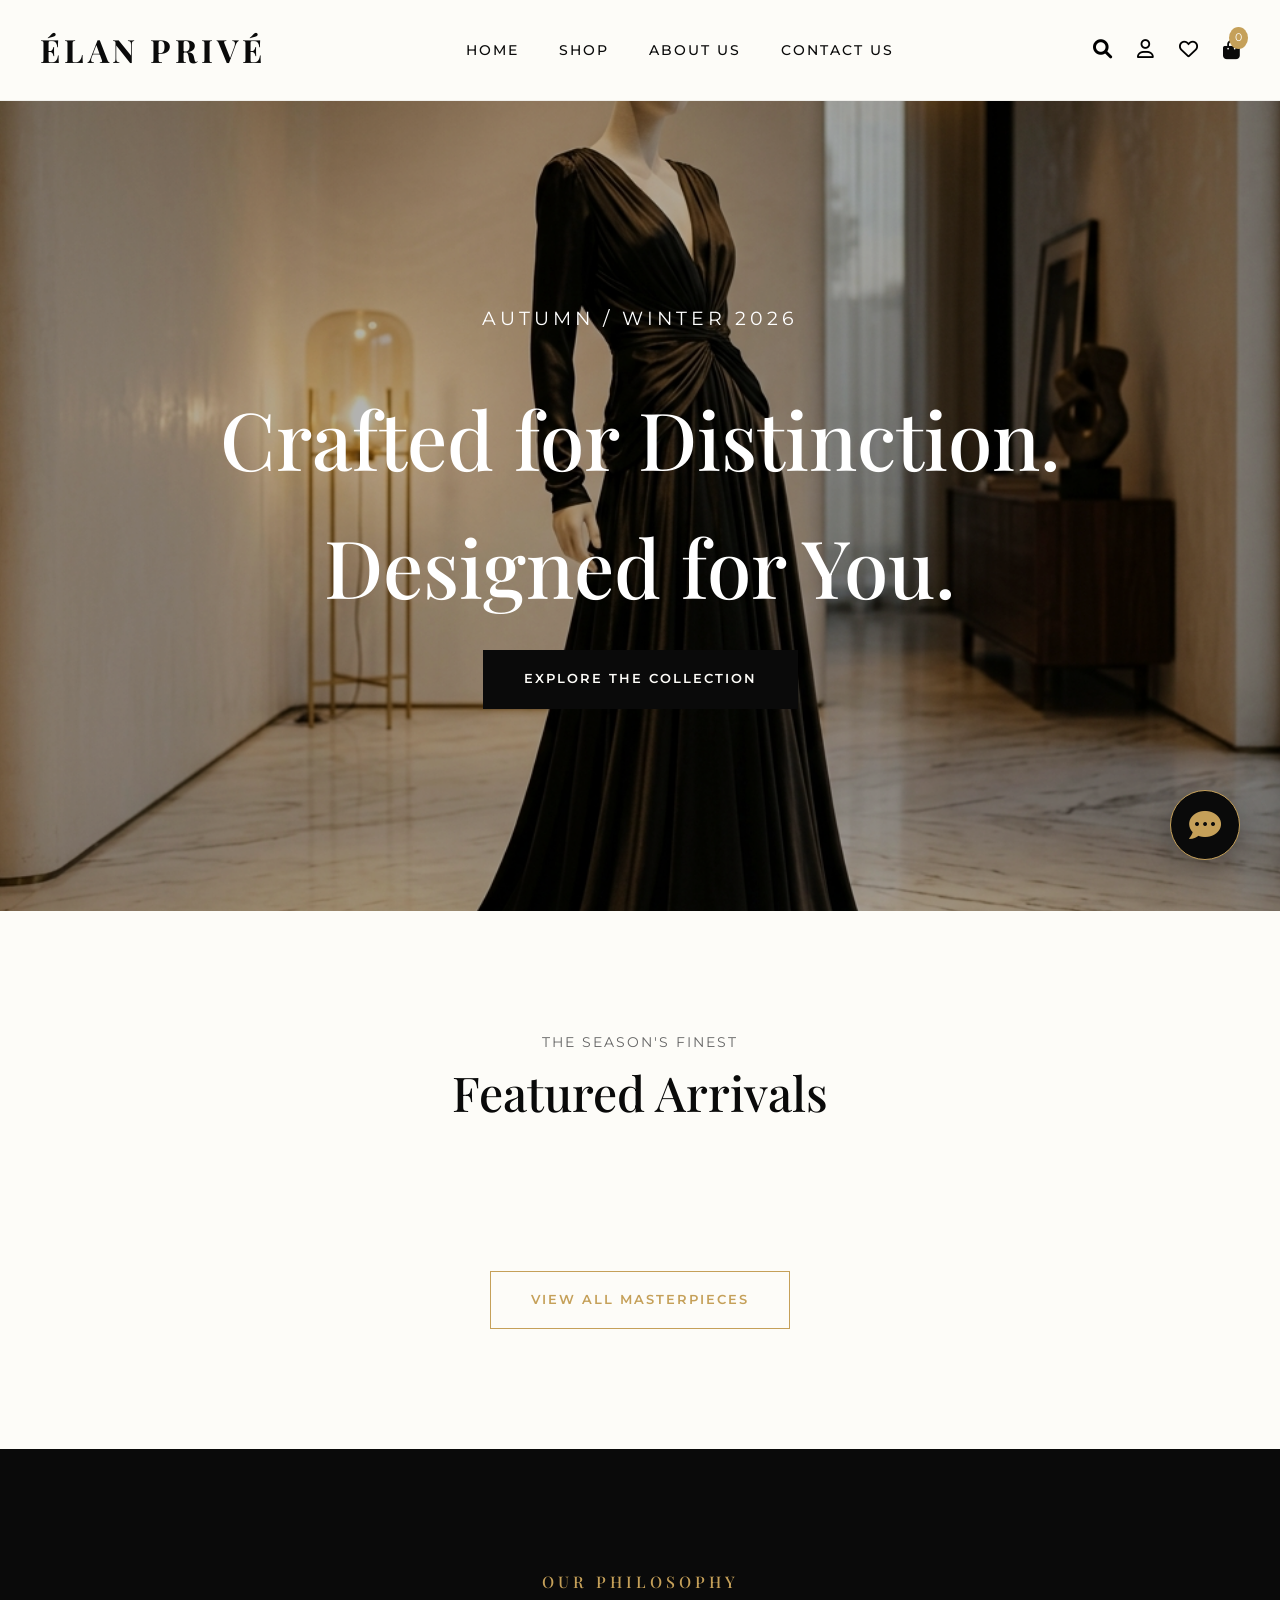
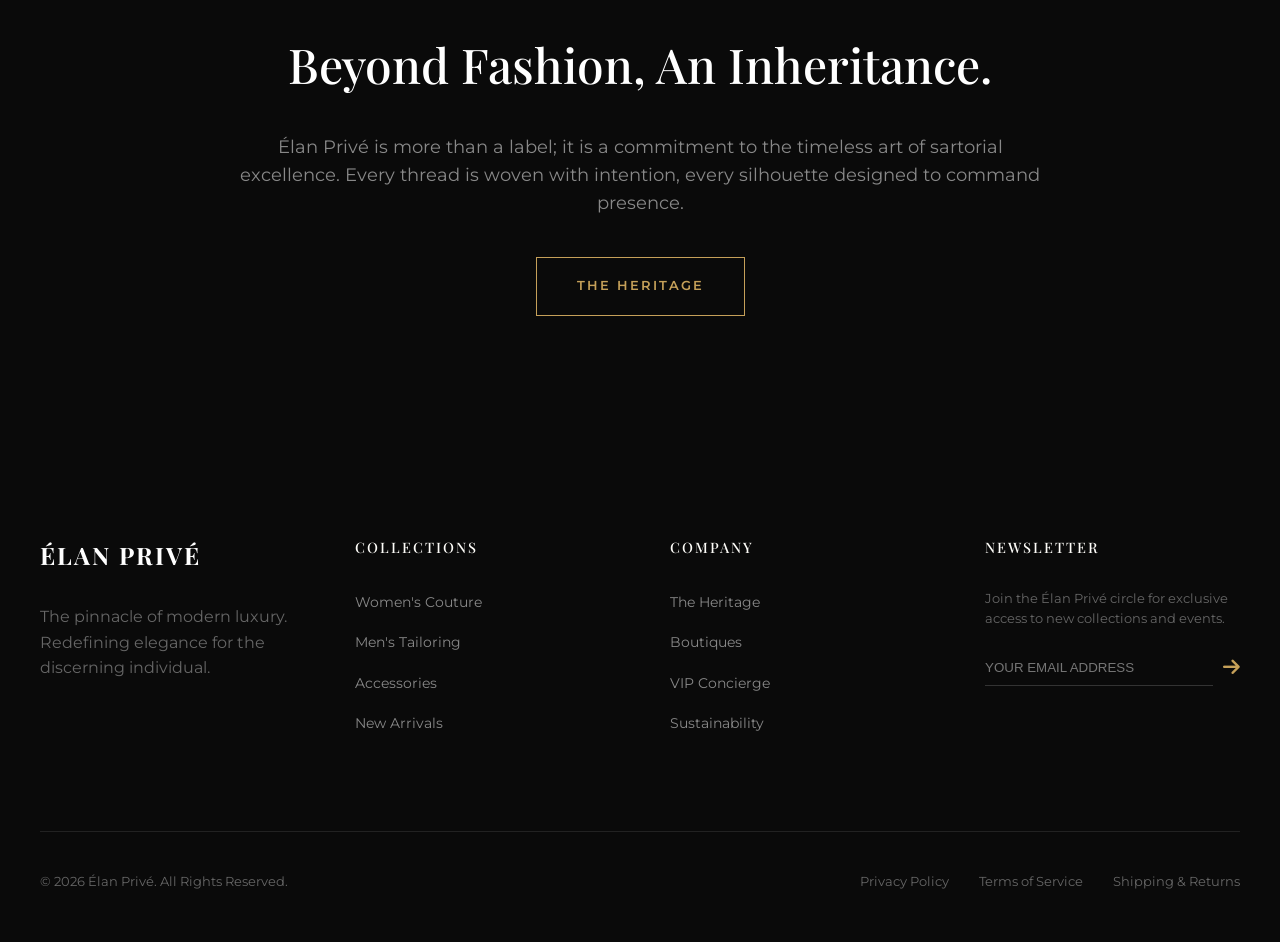
==== frontend/index.html @ 6bdef4db "Started cloth brand website for build with ai gfg workshop" ====
<!DOCTYPE html>
<html lang="en">
<head>
    <meta charset="UTF-8">
    <meta name="viewport" content="width=device-width, initial-scale=1.0">
    <title>Élan Privé | Crafted for Distinction</title>
    <meta name="description" content="Discover Élan Privé, the pinnacle of luxury fashion. Exclusive collections crafted for distinction and designed for you.">
    <link rel="stylesheet" href="style.css">
    <link rel="stylesheet" href="https://cdnjs.cloudflare.com/ajax/libs/font-awesome/6.0.0/css/all.min.css">
</head>
<body>

    <header>
        <div class="container">
            <nav>
                <a href="index.html" class="logo serif">Élan Privé</a>
                <ul class="nav-links">
                    <li><a href="index.html">Home</a></li>
                    <li><a href="shop.html">Shop</a></li>
                    <li><a href="about.html">About Us</a></li>
                    <li><a href="contact.html">Contact Us</a></li>
                </ul>
                <div class="nav-icons">
                    <button class="icon-btn"><i class="fas fa-search"></i></button>
                    <button class="icon-btn"><i class="far fa-user"></i></button>
                    <button class="icon-btn"><i class="far fa-heart"></i></button>
                    <a href="cart.html" class="icon-btn">
                        <i class="fas fa-shopping-bag"></i>
                        <span class="cart-count">0</span>
                    </a>
                </div>
            </nav>
        </div>
    </header>

    <main>
        <section class="hero">
            <div class="hero-bg" style="background-image: url('assets/hero.png');"></div>
            <div class="hero-content">
                <p>AUTUMN / WINTER 2026</p>
                <h1>Crafted for Distinction. <br> Designed for You.</h1>
                <a href="shop.html" class="btn btn-primary">Explore the Collection</a>
            </div>
        </section>

        <section class="featured">
            <div class="container">
                <div class="section-title">
                    <p>The Season's Finest</p>
                    <h2>Featured Arrivals</h2>
                </div>
                <div class="product-grid" id="featured-grid">
                    <!-- Products injected by JS -->
                </div>
                <div style="text-align: center; margin-top: 60px;">
                    <a href="shop.html" class="btn btn-gold">View All Masterpieces</a>
                </div>
            </div>
        </section>

        <section class="brand-intro" style="background-color: var(--primary-color); color: white;">
            <div class="container">
                <div style="max-width: 800px; margin: 0 auto; text-align: center;">
                    <span class="serif" style="color: var(--accent-color); letter-spacing: 4px; text-transform: uppercase;">Our Philosophy</span>
                    <h2 class="serif" style="font-size: 3rem; margin: 30px 0;">Beyond Fashion, An Inheritance.</h2>
                    <p style="color: #888; font-size: 1.1rem; margin-bottom: 40px;">Élan Privé is more than a label; it is a commitment to the timeless art of sartorial excellence. Every thread is woven with intention, every silhouette designed to command presence.</p>
                    <a href="about.html" class="btn btn-gold">The Heritage</a>
                </div>
            </div>
        </section>
    </main>

    <footer>
        <div class="container">
            <div class="footer-grid">
                <div class="footer-col">
                    <h4 class="logo serif" style="font-size: 1.5rem; color: white;">Élan Privé</h4>
                    <p style="color: #666; margin-top: 20px;">The pinnacle of modern luxury. Redefining elegance for the discerning individual.</p>
                </div>
                <div class="footer-col">
                    <h4>Collections</h4>
                    <ul class="footer-links">
                        <li><a href="shop.html">Women's Couture</a></li>
                        <li><a href="shop.html">Men's Tailoring</a></li>
                        <li><a href="shop.html">Accessories</a></li>
                        <li><a href="shop.html">New Arrivals</a></li>
                    </ul>
                </div>
                <div class="footer-col">
                    <h4>Company</h4>
                    <ul class="footer-links">
                        <li><a href="about.html">The Heritage</a></li>
                        <li><a href="contact.html">Boutiques</a></li>
                        <li><a href="#">VIP Concierge</a></li>
                        <li><a href="#">Sustainability</a></li>
                    </ul>
                </div>
                <div class="footer-col">
                    <h4>Newsletter</h4>
                    <p style="color: #666; font-size: 0.8rem; margin-bottom: 20px;">Join the Élan Privé circle for exclusive access to new collections and events.</p>
                    <form class="newsletter-form">
                        <input type="email" placeholder="YOUR EMAIL ADDRESS">
                        <button type="submit" class="icon-btn" style="color: var(--accent-color);"><i class="fas fa-arrow-right"></i></button>
                    </form>
                </div>
            </div>
            <div class="footer-bottom">
                <p>&copy; 2026 Élan Privé. All Rights Reserved.</p>
                <div style="display: flex; gap: 30px;">
                    <a href="#">Privacy Policy</a>
                    <a href="#">Terms of Service</a>
                    <a href="#">Shipping & Returns</a>
                </div>
            </div>
        </div>
    </footer>

    <!-- Le Concierge Chatbot -->
    <div id="concierge-trigger">
        <i class="fas fa-comment-dots"></i>
    </div>
    <div id="concierge-window">
        <div class="chat-header">
            <h3 class="serif">Le Concierge</h3>
            <button id="chat-close" class="icon-btn" style="color: white;"><i class="fas fa-times"></i></button>
        </div>
        <div class="chat-messages" id="chat-messages">
            <div class="message bot">
                Greetings. I am Le Concierge, your personal Élan Privé assistant. How may I assist you in your pursuit of excellence today?
            </div>
        </div>
        <form class="chat-input-area" id="chat-form">
            <input type="text" id="chat-input" placeholder="Type your inquiry...">
            <button type="submit"><i class="fas fa-paper-plane"></i></button>
        </form>
    </div>

    <!-- Product Modal -->
    <div id="product-modal" class="modal">
        <div class="modal-content">
            <span class="close-modal" onclick="closeModal()">&times;</span>
            <div id="modal-detail-content" style="display: flex; width: 100%;">
                <!-- Dynamic Content -->
            </div>
        </div>
    </div>

    <script src="scripts.js"></script>
</body>
</html>
---- frontend/style.css ----
@import url('https://fonts.googleapis.com/css2?family=Playfair+Display:ital,wght@0,400..900;1,400..900&family=Montserrat:wght@100..900&display=swap');

:root {
    --primary-color: #0A0A0A; /* Black */
    --secondary-color: #FDFCF8; /* Ivory */
    --accent-color: #C5A059; /* Gold */
    --text-muted: #666666;
    --charcoal: #333333;
    --navy: #001F3F;
    --glass-bg: rgba(255, 255, 255, 0.1);
    --glass-border: rgba(255, 255, 255, 0.2);
    --transition: all 0.4s cubic-bezier(0.4, 0, 0.2, 1);
}

* {
    margin: 0;
    padding: 0;
    box-sizing: border-box;
}

body {
    font-family: 'Montserrat', sans-serif;
    background-color: var(--secondary-color);
    color: var(--primary-color);
    line-height: 1.6;
    overflow-x: hidden;
}

h1, h2, h3, h4, .serif {
    font-family: 'Playfair Display', serif;
    font-weight: 500;
}

a {
    text-decoration: none;
    color: inherit;
    transition: var(--transition);
}

ul {
    list-style: none;
}

img {
    max-width: 100%;
    display: block;
}

.container {
    max-width: 1400px;
    margin: 0 auto;
    padding: 0 40px;
}

/* --- Navigation --- */
header {
    position: sticky;
    top: 0;
    z-index: 1000;
    background-color: rgba(253, 252, 248, 0.95);
    backdrop-filter: blur(10px);
    border-bottom: 1px solid rgba(0, 0, 0, 0.05);
}

nav {
    display: flex;
    justify-content: space-between;
    align-items: center;
    height: 100px;
}

.logo {
    font-size: 2rem;
    letter-spacing: 4px;
    font-weight: 700;
    text-transform: uppercase;
}

.nav-links {
    display: flex;
    gap: 40px;
}

.nav-links a {
    text-transform: uppercase;
    font-size: 0.85rem;
    letter-spacing: 2px;
    font-weight: 500;
    position: relative;
}

.nav-links a::after {
    content: '';
    position: absolute;
    bottom: -5px;
    left: 0;
    width: 0;
    height: 1px;
    background-color: var(--accent-color);
    transition: var(--transition);
}

.nav-links a:hover::after {
    width: 100%;
}

.nav-icons {
    display: flex;
    gap: 25px;
    font-size: 1.2rem;
    align-items: center;
}

.icon-btn {
    cursor: pointer;
    background: none;
    border: none;
    font-size: 1.2rem;
    position: relative;
}

.cart-count {
    position: absolute;
    top: -8px;
    right: -8px;
    background-color: var(--accent-color);
    color: white;
    font-size: 0.7rem;
    padding: 2px 6px;
    border-radius: 50%;
}

/* --- Buttons --- */
.btn {
    display: inline-block;
    padding: 18px 40px;
    text-transform: uppercase;
    letter-spacing: 2px;
    font-size: 0.8rem;
    font-weight: 600;
    cursor: pointer;
    border: 1px solid var(--primary-color);
    background: transparent;
    transition: var(--transition);
}

.btn-primary {
    background-color: var(--primary-color);
    color: var(--secondary-color);
}

.btn-primary:hover {
    background-color: transparent;
    color: var(--primary-color);
}

.btn-gold {
    border-color: var(--accent-color);
    color: var(--accent-color);
}

.btn-gold:hover {
    background-color: var(--accent-color);
    color: white;
}

/* --- Hero Section --- */
.hero {
    height: 90vh;
    position: relative;
    display: flex;
    align-items: center;
    justify-content: center;
    text-align: center;
    color: white;
    overflow: hidden;
}

.hero-bg {
    position: absolute;
    top: 0;
    left: 0;
    width: 100%;
    height: 100%;
    background-size: cover;
    background-position: center;
    filter: brightness(0.7);
    z-index: -1;
    transform: scale(1.05);
    animation: zoomOut 20s infinite alternate;
}

@keyframes zoomOut {
    from { transform: scale(1.1); }
    to { transform: scale(1); }
}

.hero-content h1 {
    font-size: 5rem;
    margin-bottom: 20px;
    opacity: 0;
    transform: translateY(30px);
    animation: fadeInUp 1s forwards 0.5s;
}

.hero-content p {
    font-size: 1.2rem;
    letter-spacing: 4px;
    margin-bottom: 40px;
    opacity: 0;
    transform: translateY(30px);
    animation: fadeInUp 1s forwards 0.8s;
}

.hero-content .btn {
    opacity: 0;
    transform: translateY(30px);
    animation: fadeInUp 1s forwards 1.1s;
}

@keyframes fadeInUp {
    to {
        opacity: 1;
        transform: translateY(0);
    }
}

/* --- Reveal Animations --- */
.reveal {
    opacity: 0;
    transform: translateY(30px);
    transition: all 0.8s cubic-bezier(0.4, 0, 0.2, 1);
}

.reveal.active {
    opacity: 1;
    transform: translateY(0);
}

/* --- Sections --- */
section {
    padding: 120px 0;
}

.section-title {
    text-align: center;
    margin-bottom: 80px;
}

.section-title h2 {
    font-size: 3rem;
    margin-bottom: 10px;
}

.section-title p {
    color: var(--text-muted);
    letter-spacing: 2px;
    text-transform: uppercase;
    font-size: 0.9rem;
}

/* --- Product Grid --- */
.product-grid {
    display: grid;
    grid-template-columns: repeat(auto-fill, minmax(300px, 1fr));
    gap: 40px;
}

.product-card {
    position: relative;
    overflow: hidden;
    cursor: pointer;
}

.product-image {
    position: relative;
    aspect-ratio: 3/4;
    overflow: hidden;
    background-color: #f5f5f5;
}

.product-image img {
    width: 100%;
    height: 100%;
    object-fit: cover;
    transition: transform 0.8s ease;
}

.product-card:hover .product-image img {
    transform: scale(1.1);
}

.wishlist-btn {
    position: absolute;
    top: 20px;
    right: 20px;
    width: 40px;
    height: 40px;
    border-radius: 50%;
    background: white;
    border: none;
    display: flex;
    align-items: center;
    justify-content: center;
    cursor: pointer;
    box-shadow: 0 4px 10px rgba(0,0,0,0.1);
    opacity: 0;
    transform: translateY(-10px);
    transition: var(--transition);
    z-index: 5;
}

.product-card:hover .wishlist-btn {
    opacity: 1;
    transform: translateY(0);
}

.wishlist-btn.active {
    background-color: var(--accent-color);
    color: white;
    opacity: 1;
    transform: translateY(0);
}

.wishlist-btn:hover {
    transform: scale(1.1);
}

.product-info {
    padding-top: 20px;
    text-align: center;
}

.product-info h3 {
    font-size: 1.2rem;
    margin-bottom: 5px;
}

.product-price {
    font-weight: 600;
    color: var(--accent-color);
}

/* --- Footer --- */
footer {
    background-color: var(--primary-color);
    color: var(--secondary-color);
    padding: 100px 0 50px;
}

.footer-grid {
    display: grid;
    grid-template-columns: repeat(4, 1fr);
    gap: 60px;
    margin-bottom: 80px;
}

.footer-col h4 {
    margin-bottom: 30px;
    text-transform: uppercase;
    letter-spacing: 2px;
    font-size: 0.9rem;
}

.footer-links li {
    margin-bottom: 15px;
}

.footer-links a {
    color: #888;
    font-size: 0.9rem;
}

.footer-links a:hover {
    color: var(--accent-color);
}

.newsletter-form {
    display: flex;
    gap: 10px;
}

.newsletter-form input {
    flex: 1;
    background: transparent;
    border: none;
    border-bottom: 1px solid #333;
    color: white;
    padding: 10px 0;
    outline: none;
}

.footer-bottom {
    border-top: 1px solid #222;
    padding-top: 40px;
    display: flex;
    justify-content: space-between;
    align-items: center;
    font-size: 0.8rem;
    color: #666;
}

/* --- Chatbot UI --- */
#concierge-trigger {
    position: fixed;
    bottom: 40px;
    right: 40px;
    width: 70px;
    height: 70px;
    background-color: var(--primary-color);
    color: var(--accent-color);
    border-radius: 50%;
    display: flex;
    align-items: center;
    justify-content: center;
    font-size: 2rem;
    box-shadow: 0 10px 30px rgba(0,0,0,0.3);
    cursor: pointer;
    z-index: 2000;
    transition: var(--transition);
    border: 1px solid var(--accent-color);
}

#concierge-trigger:hover {
    transform: scale(1.1) translateY(-5px);
}

#concierge-window {
    position: fixed;
    bottom: 120px;
    right: 40px;
    width: 400px;
    height: 550px;
    background: white;
    border-radius: 20px;
    box-shadow: 0 20px 50px rgba(0,0,0,0.2);
    z-index: 2000;
    display: none;
    flex-direction: column;
    overflow: hidden;
    animation: slideUp 0.4s ease forwards;
}

@keyframes slideUp {
    from { transform: translateY(20px); opacity: 0; }
    to { transform: translateY(0); opacity: 1; }
}

.chat-header {
    background-color: var(--primary-color);
    color: white;
    padding: 25px;
    display: flex;
    justify-content: space-between;
    align-items: center;
}

.chat-header h3 {
    color: var(--accent-color);
    letter-spacing: 2px;
}

.chat-messages {
    flex: 1;
    padding: 20px;
    overflow-y: auto;
    display: flex;
    flex-direction: column;
    gap: 15px;
    background-color: #fbfbfb;
}

.message {
    max-width: 80%;
    padding: 12px 18px;
    border-radius: 15px;
    font-size: 0.9rem;
}

.message.bot {
    background-color: white;
    color: var(--primary-color);
    align-self: flex-start;
    box-shadow: 0 2px 10px rgba(0,0,0,0.05);
    border-bottom-left-radius: 2px;
}

.message.user {
    background-color: var(--primary-color);
    color: white;
    align-self: flex-end;
    border-bottom-right-radius: 2px;
}

.chat-input-area {
    padding: 20px;
    border-top: 1px solid #eee;
    display: flex;
    gap: 10px;
}

.chat-input-area input {
    flex: 1;
    border: 1px solid #eee;
    padding: 12px 20px;
    border-radius: 30px;
    outline: none;
    font-family: inherit;
}

.chat-input-area button {
    background-color: var(--accent-color);
    color: white;
    border: none;
    width: 45px;
    height: 45px;
    border-radius: 50%;
    cursor: pointer;
    display: flex;
    align-items: center;
    justify-content: center;
}

/* --- Modal --- */
.modal {
    position: fixed;
    top: 0;
    left: 0;
    width: 100%;
    height: 100%;
    background: rgba(0,0,0,0.8);
    display: none;
    align-items: center;
    justify-content: center;
    z-index: 3000;
    backdrop-filter: blur(5px);
}

.modal-content {
    background: white;
    width: 90%;
    max-width: 1000px;
    height: 80vh;
    display: flex;
    position: relative;
    border-radius: 4px;
    overflow: hidden;
}

.close-modal {
    position: absolute;
    top: 20px;
    right: 20px;
    font-size: 2rem;
    cursor: pointer;
    z-index: 10;
}

.modal-left {
    flex: 1;
}

.modal-left img {
    width: 100%;
    height: 100%;
    object-fit: cover;
}

.modal-right {
    flex: 1;
    padding: 60px;
    overflow-y: auto;
}

.modal-right h2 {
    font-size: 2.5rem;
    margin-bottom: 20px;
}

.modal-price {
    font-size: 1.5rem;
    color: var(--accent-color);
    margin-bottom: 30px;
}

.modal-description {
    color: var(--text-muted);
    margin-bottom: 40px;
}

.selector-label {
    text-transform: uppercase;
    font-size: 0.8rem;
    letter-spacing: 1px;
    margin-bottom: 15px;
    display: block;
}

.options-group {
    display: flex;
    gap: 10px;
    margin-bottom: 30px;
}

.option-pill {
    padding: 8px 20px;
    border: 1px solid #ddd;
    cursor: pointer;
    font-size: 0.8rem;
}

.option-pill.active {
    border-color: var(--primary-color);
    background: var(--primary-color);
    color: white;
}

/* --- Cart & Checkout Styles --- */
.cart-table {
    width: 100%;
    border-collapse: collapse;
    margin-bottom: 40px;
}

.cart-table th {
    text-align: left;
    padding-bottom: 20px;
    border-bottom: 1px solid #eee;
    text-transform: uppercase;
    font-size: 0.8rem;
    letter-spacing: 1px;
}

.cart-table td {
    padding: 30px 0;
    border-bottom: 1px solid #eee;
}

.cart-item {
    display: flex;
    align-items: center;
    gap: 20px;
}

.cart-item img {
    width: 80px;
    height: 100px;
    object-fit: cover;
}

.qty-input {
    width: 60px;
    padding: 10px;
    border: 1px solid #eee;
    text-align: center;
}

.cart-summary {
    background: #f9f9f9;
    padding: 40px;
    border-radius: 4px;
}

.summary-row {
    display: flex;
    justify-content: space-between;
    margin-bottom: 20px;
}

.summary-total {
    border-top: 1px solid #ddd;
    padding-top: 20px;
    font-weight: 700;
    font-size: 1.2rem;
}

/* --- Checkout Form --- */
.checkout-grid {
    display: grid;
    grid-template-columns: 1.5fr 1fr;
    gap: 60px;
}

.form-group {
    margin-bottom: 25px;
}

.form-group label {
    display: block;
    font-size: 0.8rem;
    text-transform: uppercase;
    margin-bottom: 8px;
    letter-spacing: 1px;
}

.form-group input, .form-group select {
    width: 100%;
    padding: 15px;
    border: 1px solid #ddd;
    outline: none;
}

.payment-placeholder {
    border: 1px dashed var(--accent-color);
    padding: 30px;
    text-align: center;
    margin-top: 30px;
    border-radius: 4px;
}

/* Responsive */
@media (max-width: 1024px) {
    .footer-grid { grid-template-columns: repeat(2, 1fr); }
    .hero-content h1 { font-size: 3.5rem; }
}

@media (max-width: 768px) {
    .nav-links { display: none; }
    .hero-content h1 { font-size: 2.5rem; }
    .modal-content { flex-direction: column; height: 90vh; }
    .modal-left { height: 300px; flex: none; }
    .checkout-grid { grid-template-columns: 1fr; }
}
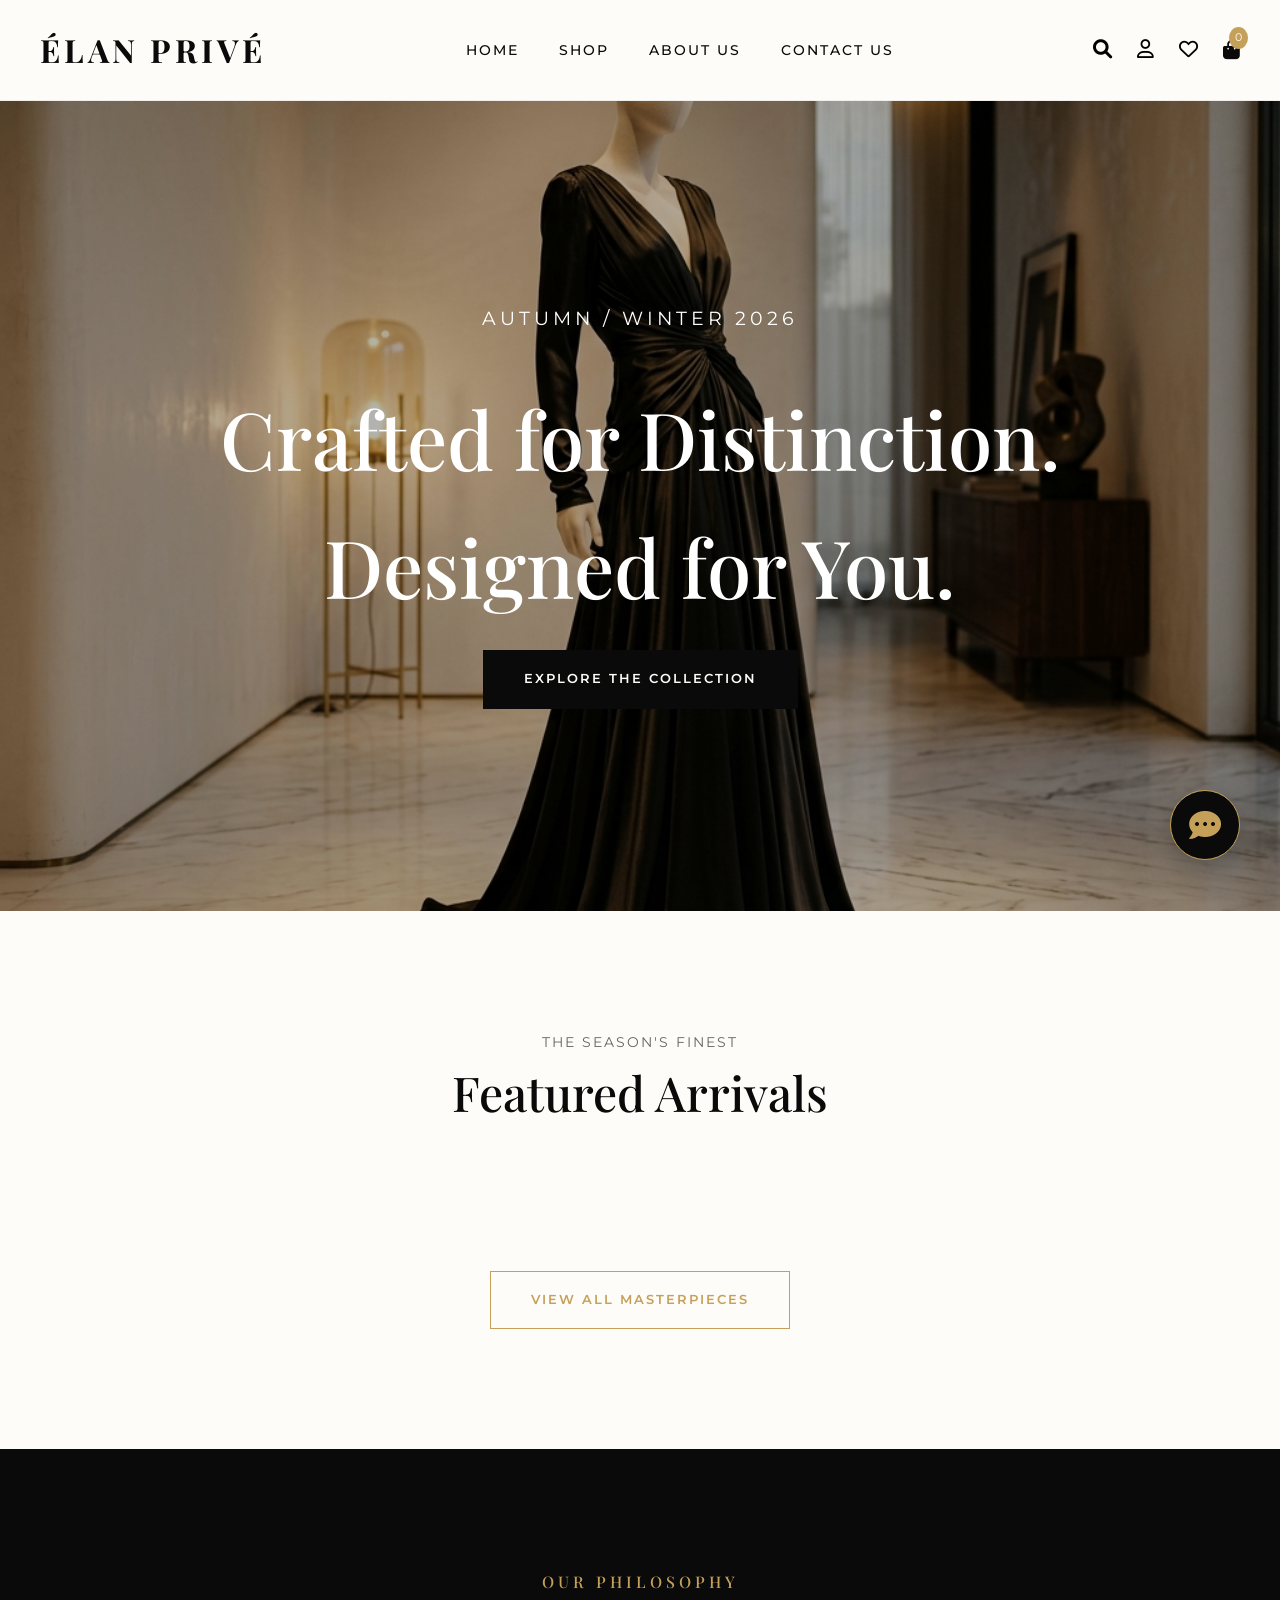
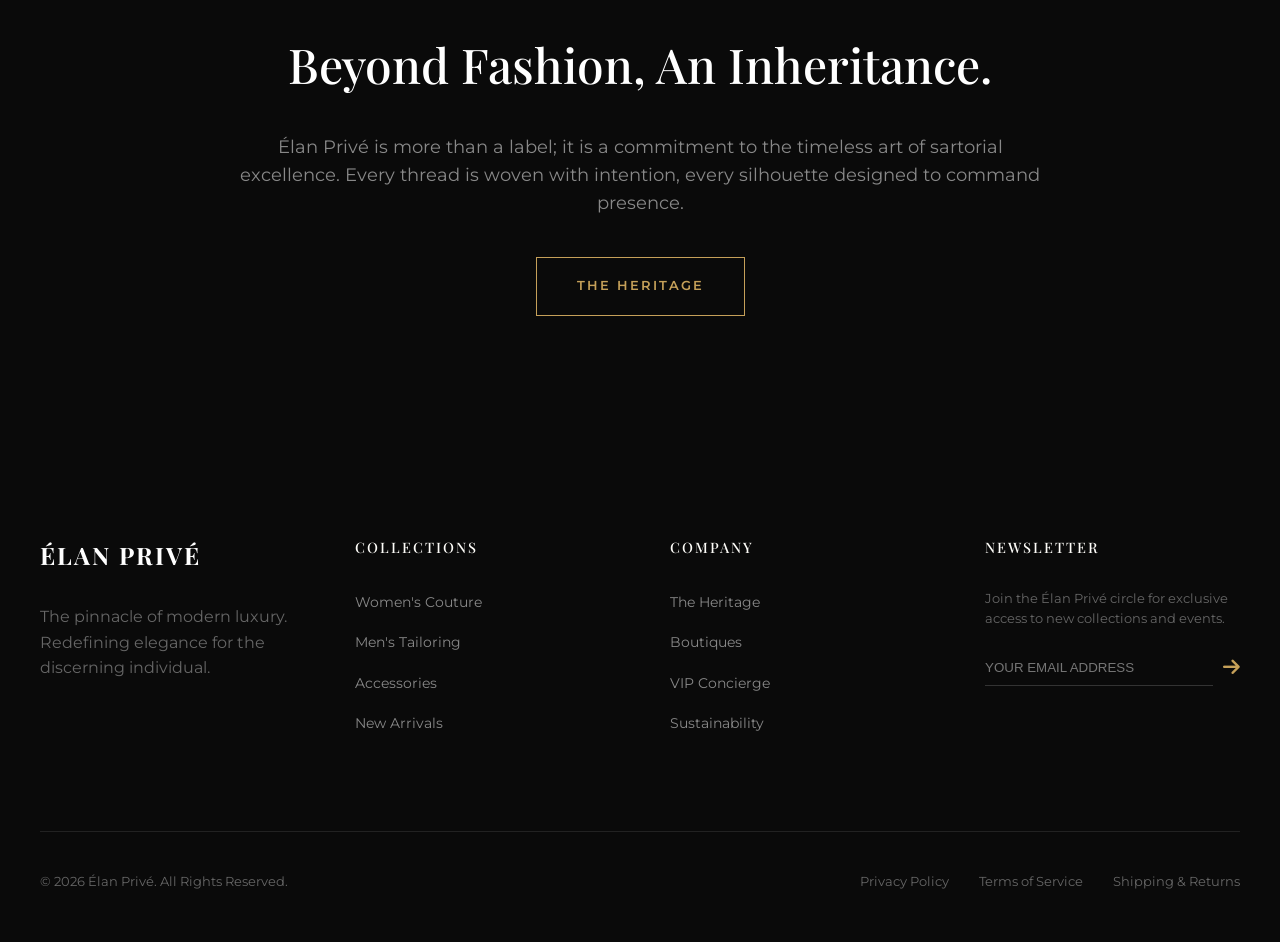
==== commit 616feabb: "wishlist issue fix" ====
--- a/frontend/index.html
+++ b/frontend/index.html
@@ -35,15 +35,15 @@
 
     <main>
         <section class="hero">
-            <div class="hero-bg" style="background-image: url('assets/hero.png');"></div>
+            <div class="hero-bg parallax" style="background-image: url('assets/hero.png');"></div>
             <div class="hero-content">
-                <p>AUTUMN / WINTER 2026</p>
-                <h1>Crafted for Distinction. <br> Designed for You.</h1>
-                <a href="shop.html" class="btn btn-primary">Explore the Collection</a>
+                <p class="reveal">AUTUMN / WINTER 2026</p>
+                <h1 class="reveal">Crafted for Distinction. <br> Designed for You.</h1>
+                <a href="shop.html" class="btn btn-primary reveal">Explore the Collection</a>
             </div>
         </section>
 
-        <section class="featured">
+        <section class="featured reveal">
             <div class="container">
                 <div class="section-title">
                     <p>The Season's Finest</p>
@@ -58,13 +58,13 @@
             </div>
         </section>
 
-        <section class="brand-intro" style="background-color: var(--primary-color); color: white;">
+        <section class="brand-intro reveal" style="background-color: var(--primary-color); color: white;">
             <div class="container">
                 <div style="max-width: 800px; margin: 0 auto; text-align: center;">
-                    <span class="serif" style="color: var(--accent-color); letter-spacing: 4px; text-transform: uppercase;">Our Philosophy</span>
-                    <h2 class="serif" style="font-size: 3rem; margin: 30px 0;">Beyond Fashion, An Inheritance.</h2>
-                    <p style="color: #888; font-size: 1.1rem; margin-bottom: 40px;">Élan Privé is more than a label; it is a commitment to the timeless art of sartorial excellence. Every thread is woven with intention, every silhouette designed to command presence.</p>
-                    <a href="about.html" class="btn btn-gold">The Heritage</a>
+                    <span class="serif reveal" style="color: var(--accent-color); letter-spacing: 4px; text-transform: uppercase;">Our Philosophy</span>
+                    <h2 class="serif reveal" style="font-size: 3rem; margin: 30px 0;">Beyond Fashion, An Inheritance.</h2>
+                    <p class="reveal" style="color: #888; font-size: 1.1rem; margin-bottom: 40px;">Élan Privé is more than a label; it is a commitment to the timeless art of sartorial excellence. Every thread is woven with intention, every silhouette designed to command presence.</p>
+                    <a href="about.html" class="btn btn-gold reveal">The Heritage</a>
                 </div>
             </div>
         </section>
@@ -129,6 +129,11 @@
                 Greetings. I am Le Concierge, your personal Élan Privé assistant. How may I assist you in your pursuit of excellence today?
             </div>
         </div>
+        <div class="quick-replies" id="quick-replies">
+            <button class="qr-btn" onclick="sendQuickReply('Track My Order')">Track My Order</button>
+            <button class="qr-btn" onclick="sendQuickReply('Size Guide')">Size Guide</button>
+            <button class="qr-btn" onclick="sendQuickReply('New Arrivals')">New Arrivals</button>
+        </div>
         <form class="chat-input-area" id="chat-form">
             <input type="text" id="chat-input" placeholder="Type your inquiry...">
             <button type="submit"><i class="fas fa-paper-plane"></i></button>
--- a/frontend/style.css
+++ b/frontend/style.css
@@ -131,6 +131,60 @@
 }
 
 /* --- Buttons --- */
+.hero-bg.parallax {
+    transition: transform 0.1s ease-out;
+    will-change: transform;
+}
+
+/* --- Concierge Quick Replies --- */
+.quick-replies {
+    display: flex;
+    flex-wrap: wrap;
+    gap: 8px;
+    margin-top: 10px;
+    padding: 0 20px 20px;
+}
+
+.qr-btn {
+    background: white;
+    border: 1px solid var(--accent-color);
+    color: var(--accent-color);
+    padding: 6px 14px;
+    border-radius: 20px;
+    font-size: 0.75rem;
+    cursor: pointer;
+    transition: var(--transition);
+}
+
+.qr-btn:hover {
+    background: var(--accent-color);
+    color: white;
+}
+
+.btn-text {
+    background: none;
+    border: none;
+    color: var(--accent-color);
+    text-transform: uppercase;
+    letter-spacing: 1px;
+    font-size: 0.7rem;
+    font-weight: 600;
+    cursor: pointer;
+    padding: 0;
+}
+
+.btn-text:hover {
+    text-decoration: underline;
+}
+
+/* --- Newsletter Feedback --- */
+.newsletter-success {
+    color: var(--accent-color);
+    font-size: 0.8rem;
+    margin-top: 10px;
+    display: none;
+}
+
 .btn {
     display: inline-block;
     padding: 18px 40px;
@@ -227,12 +281,18 @@
 
 /* --- Reveal Animations --- */
 .reveal {
-    opacity: 0;
-    transform: translateY(30px);
+    opacity: 1; /* Safety: show by default */
+    transform: translateY(0);
     transition: all 0.8s cubic-bezier(0.4, 0, 0.2, 1);
 }
 
 .reveal.active {
+    opacity: 1 !important;
+    transform: translateY(0) !important;
+}
+
+/* Fallback: if JS fails, show items after a delay */
+.no-js .reveal {
     opacity: 1;
     transform: translateY(0);
 }
@@ -288,6 +348,11 @@
 
 .product-card:hover .product-image img {
     transform: scale(1.1);
+}
+
+.product-card:hover .wishlist-btn {
+    opacity: 1;
+    transform: translateY(0);
 }
 
 .wishlist-btn {
@@ -310,20 +375,65 @@
     z-index: 5;
 }
 
-.product-card:hover .wishlist-btn {
+.notification {
+    position: fixed;
+    bottom: 40px;
+    left: 50%;
+    transform: translateX(-50%) translateY(100px);
+    background: var(--primary-color);
+    color: var(--accent-color);
+    padding: 15px 30px;
+    border-radius: 4px;
+    z-index: 5000;
+    transition: var(--transition);
+    border: 1px solid var(--accent-color);
+    text-transform: uppercase;
+    font-size: 0.8rem;
+    letter-spacing: 1px;
+}
+
+.notification.active {
+    transform: translateX(-50%) translateY(0);
+}
+
+.wishlist-btn.active {
+    background-color: var(--accent-color);
+    color: white;
     opacity: 1;
     transform: translateY(0);
 }
 
-.wishlist-btn.active {
-    background-color: var(--accent-color);
-    color: white;
-    opacity: 1;
-    transform: translateY(0);
-}
-
 .wishlist-btn:hover {
     transform: scale(1.1);
+}
+
+.quick-view-overlay {
+    position: absolute;
+    bottom: 0;
+    left: 0;
+    width: 100%;
+    height: 60px;
+    background: rgba(10, 10, 10, 0.8);
+    display: flex;
+    align-items: center;
+    justify-content: center;
+    transform: translateY(100%);
+    transition: var(--transition);
+}
+
+.product-card:hover .quick-view-overlay {
+    transform: translateY(0);
+}
+
+.btn-discover {
+    color: white;
+    text-transform: uppercase;
+    letter-spacing: 2px;
+    font-size: 0.75rem;
+    font-weight: 600;
+    background: none;
+    border: none;
+    cursor: pointer;
 }
 
 .product-info {
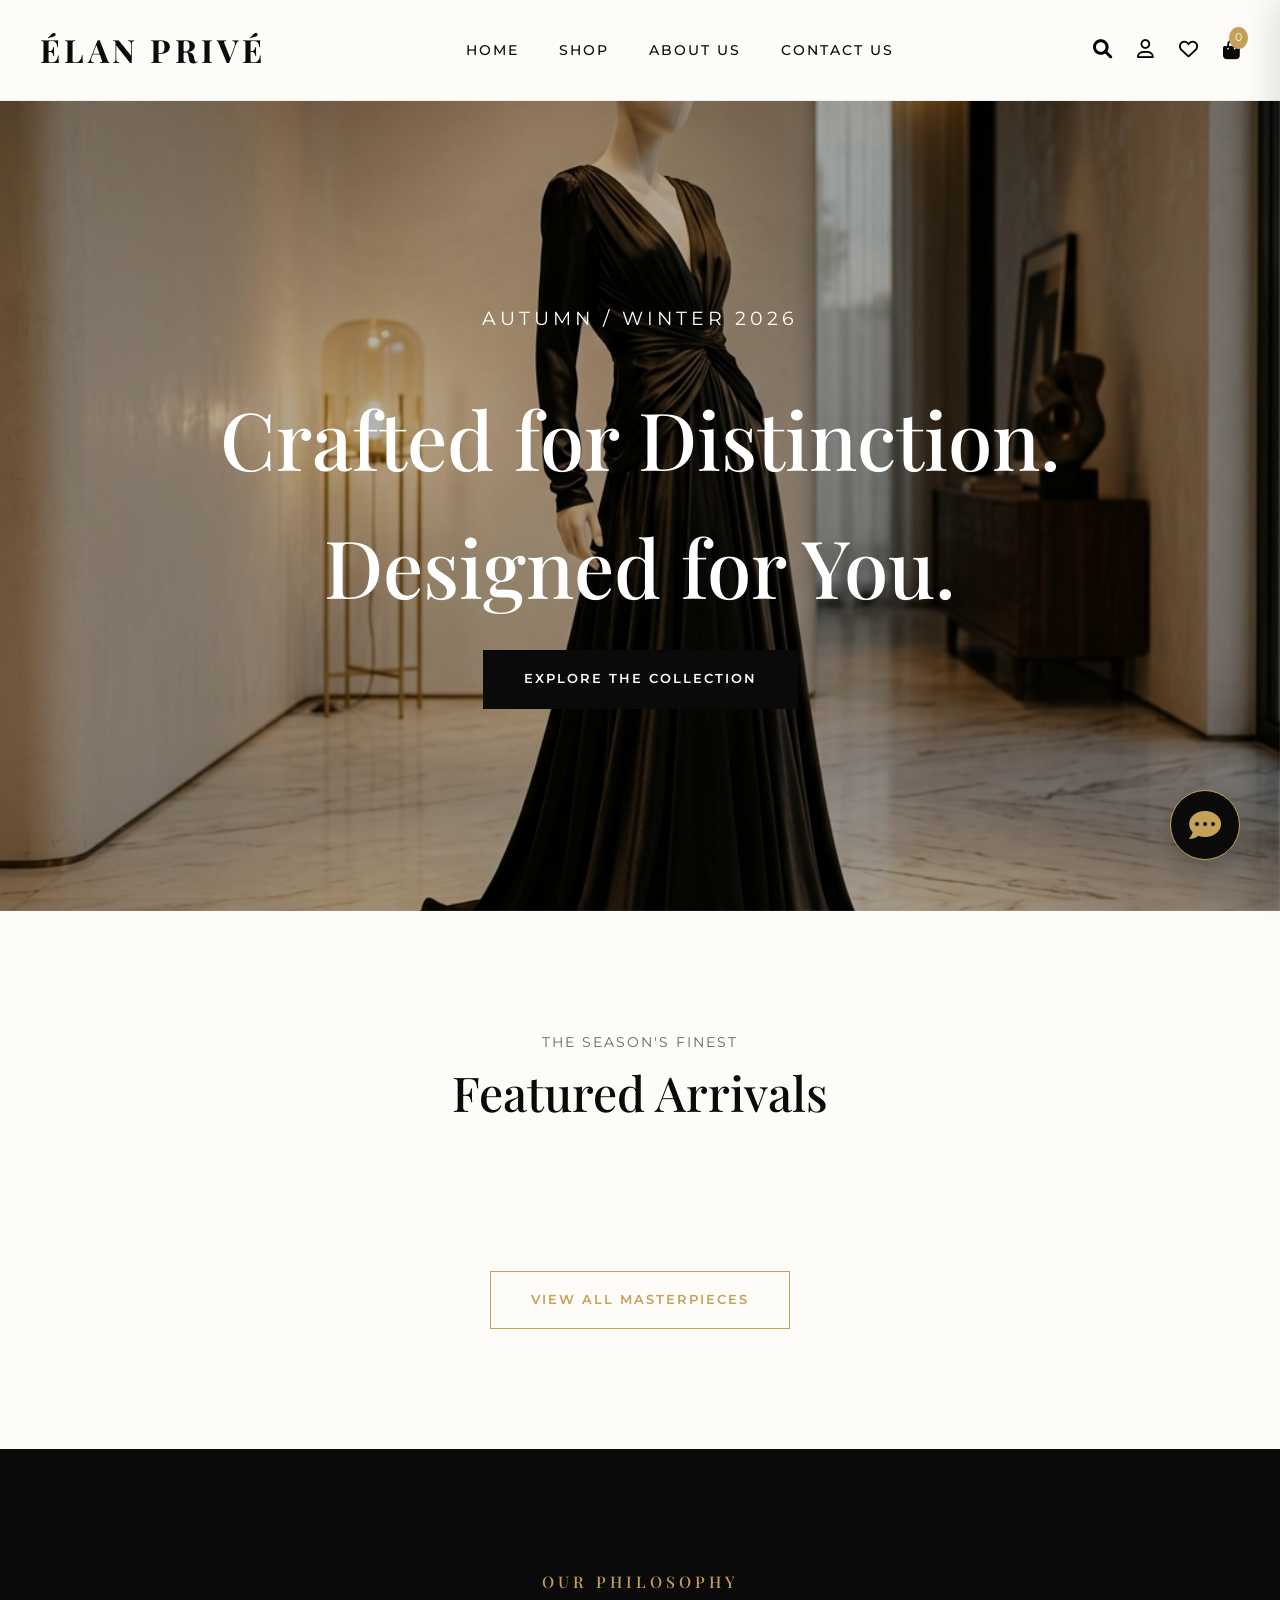
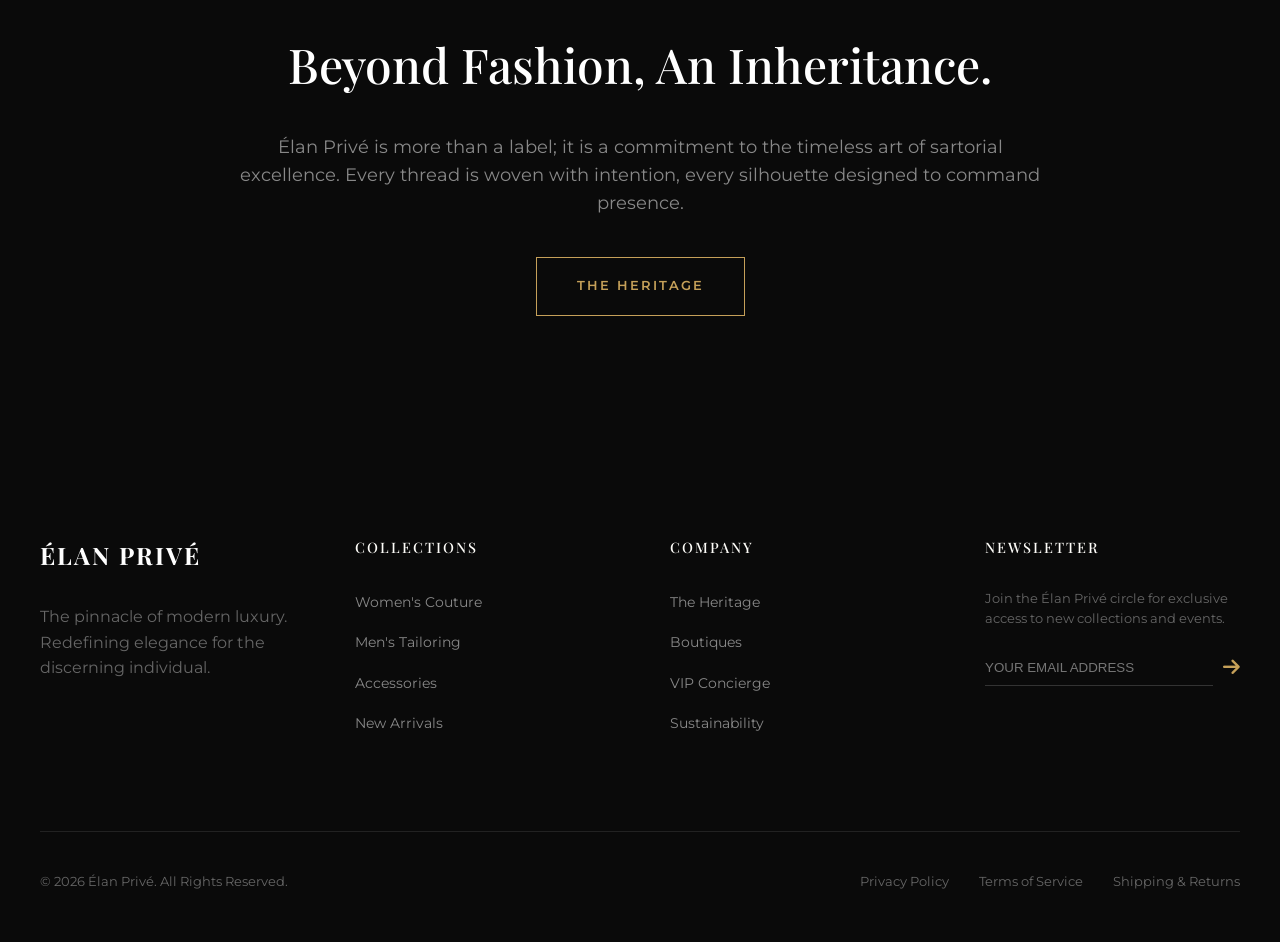
==== commit 9e22ff85: "fixed wishlist properly" ====
--- a/frontend/index.html
+++ b/frontend/index.html
@@ -23,7 +23,10 @@
                 <div class="nav-icons">
                     <button class="icon-btn"><i class="fas fa-search"></i></button>
                     <button class="icon-btn"><i class="far fa-user"></i></button>
-                    <button class="icon-btn"><i class="far fa-heart"></i></button>
+                    <button id="wishlist-trigger" class="icon-btn">
+                        <i class="far fa-heart"></i>
+                        <span class="wishlist-count">0</span>
+                    </button>
                     <a href="cart.html" class="icon-btn">
                         <i class="fas fa-shopping-bag"></i>
                         <span class="cart-count">0</span>
@@ -114,6 +117,20 @@
             </div>
         </div>
     </footer>
+    
+    <!-- Wishlist Sidebar -->
+    <div id="wishlist-sidebar" class="sidebar">
+        <div class="sidebar-header">
+            <h3 class="serif">Your Wishlist</h3>
+            <button id="wishlist-close" class="icon-btn"><i class="fas fa-times"></i></button>
+        </div>
+        <div id="wishlist-items" class="sidebar-content">
+            <!-- Wishlist items injected here -->
+        </div>
+        <div class="sidebar-footer">
+            <a href="shop.html" class="btn btn-gold" style="width: 100%; text-align: center;">Continue Exploring</a>
+        </div>
+    </div>
 
     <!-- Le Concierge Chatbot -->
     <div id="concierge-trigger">
--- a/frontend/style.css
+++ b/frontend/style.css
@@ -117,6 +117,17 @@
     border: none;
     font-size: 1.2rem;
     position: relative;
+}
+
+.wishlist-count {
+    position: absolute;
+    top: -8px;
+    right: -8px;
+    background-color: var(--accent-color);
+    color: white;
+    font-size: 0.7rem;
+    padding: 2px 6px;
+    border-radius: 50%;
 }
 
 .cart-count {
@@ -631,6 +642,72 @@
     justify-content: center;
 }
 
+/* --- Sidebar System --- */
+.sidebar {
+    position: fixed;
+    top: 0;
+    right: 0;
+    width: 400px;
+    height: 100vh;
+    background: white;
+    z-index: 4000;
+    box-shadow: -10px 0 30px rgba(0,0,0,0.1);
+    transform: translateX(100%);
+    transition: all 0.5s cubic-bezier(0.4, 0, 0.2, 1);
+    display: flex;
+    flex-direction: column;
+}
+
+.sidebar.active {
+    transform: translateX(0);
+}
+
+.sidebar-header {
+    padding: 30px;
+    border-bottom: 1px solid #eee;
+    display: flex;
+    justify-content: space-between;
+    align-items: center;
+}
+
+.sidebar-content {
+    flex: 1;
+    overflow-y: auto;
+    padding: 30px;
+}
+
+.sidebar-footer {
+    padding: 30px;
+    border-top: 1px solid #eee;
+}
+
+.wishlist-item {
+    display: flex;
+    gap: 20px;
+    margin-bottom: 25px;
+    align-items: center;
+}
+
+.wishlist-item img {
+    width: 70px;
+    height: 90px;
+    object-fit: cover;
+}
+
+.wishlist-item-info {
+    flex: 1;
+}
+
+.wishlist-item-info h4 {
+    font-size: 0.9rem;
+    margin-bottom: 5px;
+}
+
+.wishlist-item-info p {
+    color: var(--accent-color);
+    font-size: 0.85rem;
+}
+
 /* --- Modal --- */
 .modal {
     position: fixed;
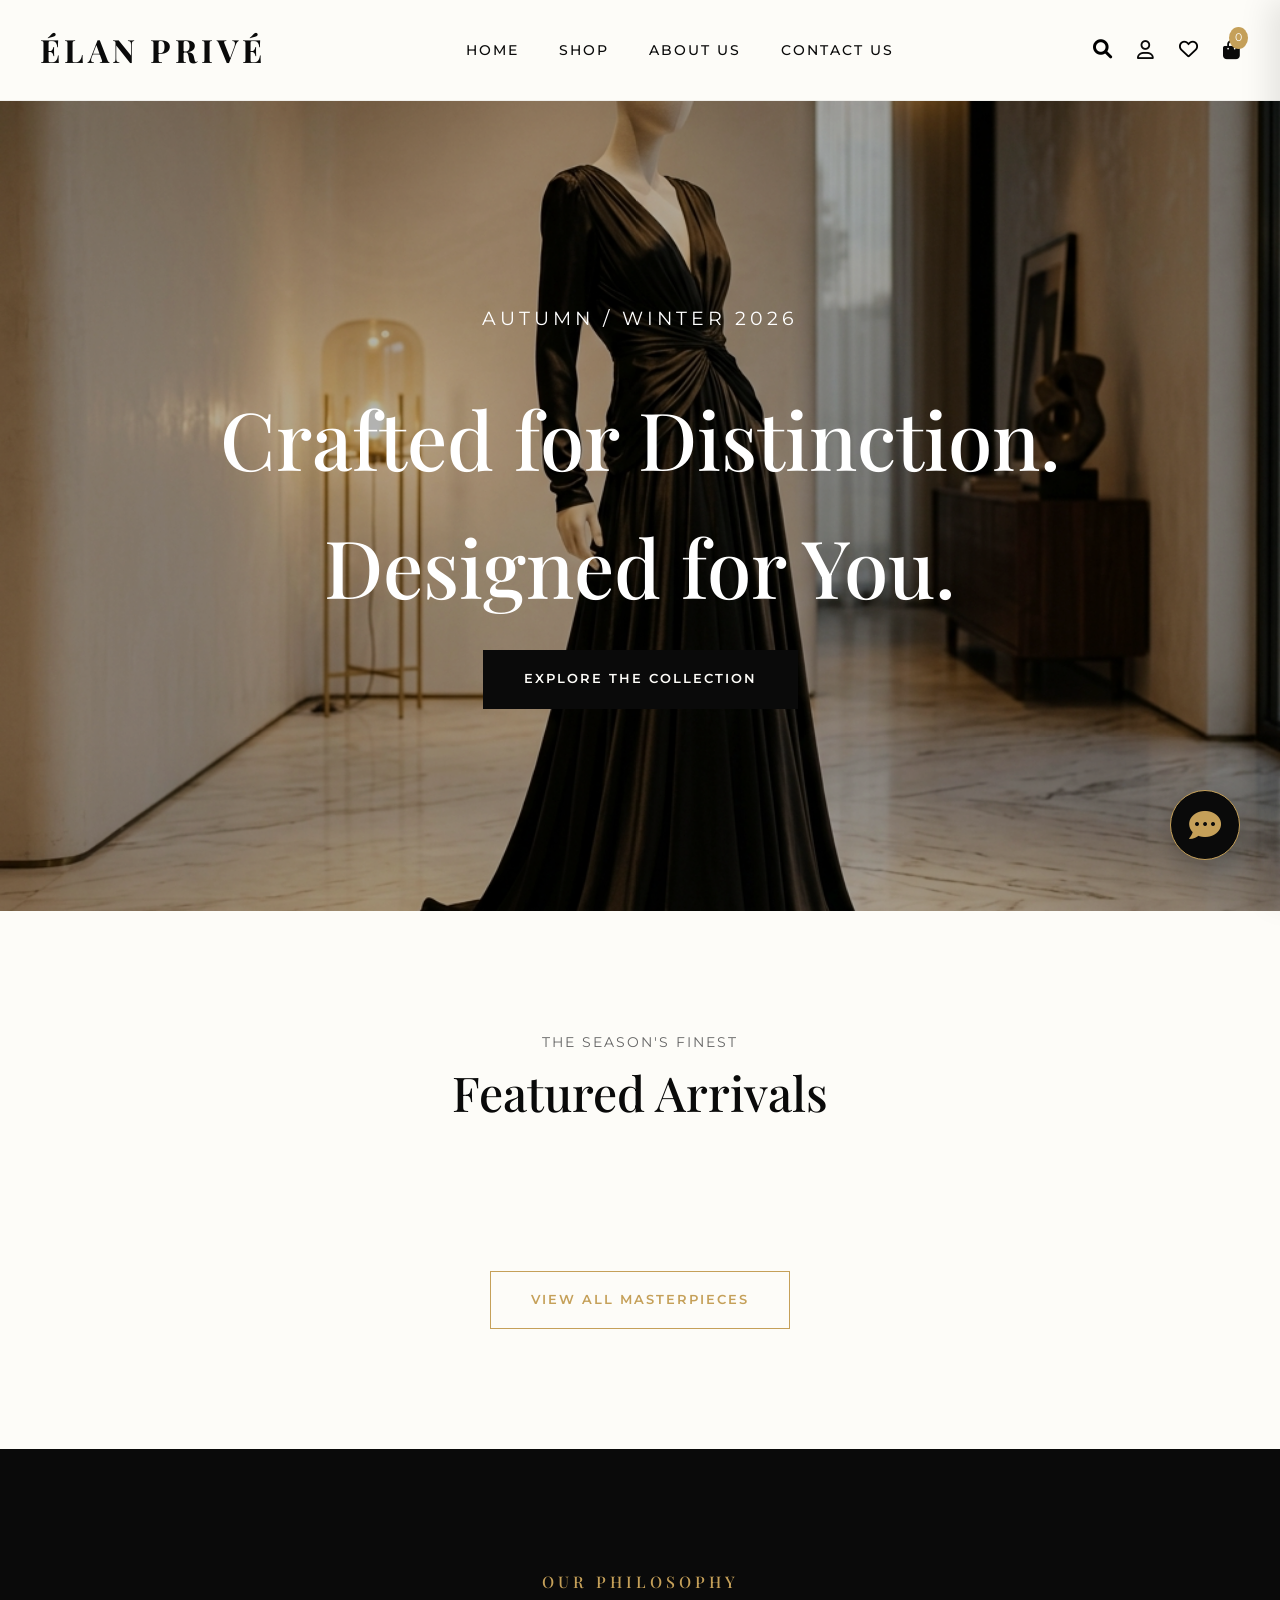
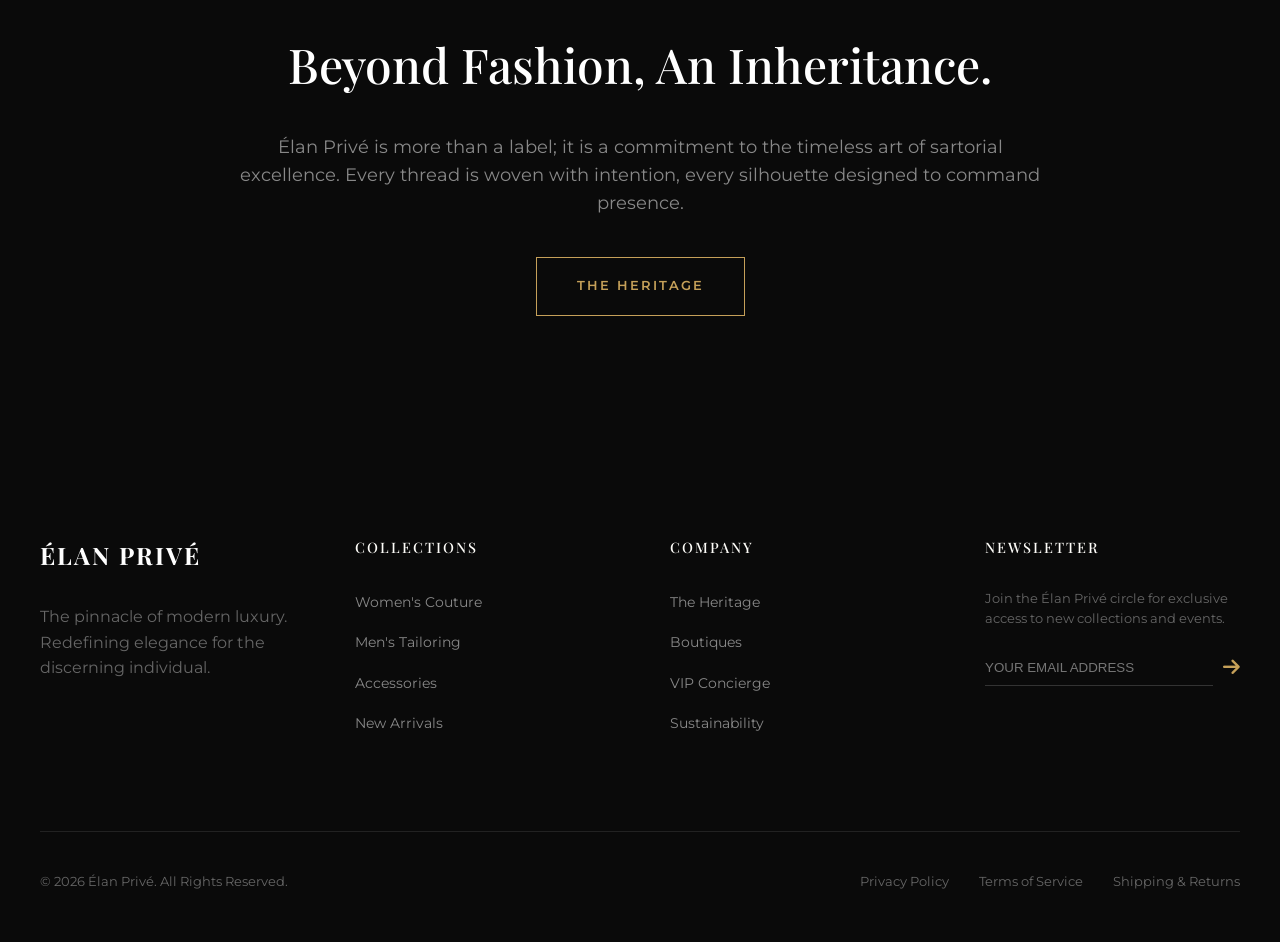
==== commit 51cc9eef: "account setup done succcessfully" ====
--- a/frontend/index.html
+++ b/frontend/index.html
@@ -22,7 +22,7 @@
                 </ul>
                 <div class="nav-icons">
                     <button class="icon-btn"><i class="fas fa-search"></i></button>
-                    <button class="icon-btn"><i class="far fa-user"></i></button>
+                    <a href="profile.html" class="icon-btn"><i class="far fa-user"></i></a>
                     <button id="wishlist-trigger" class="icon-btn">
                         <i class="far fa-heart"></i>
                         <span class="wishlist-count">0</span>
